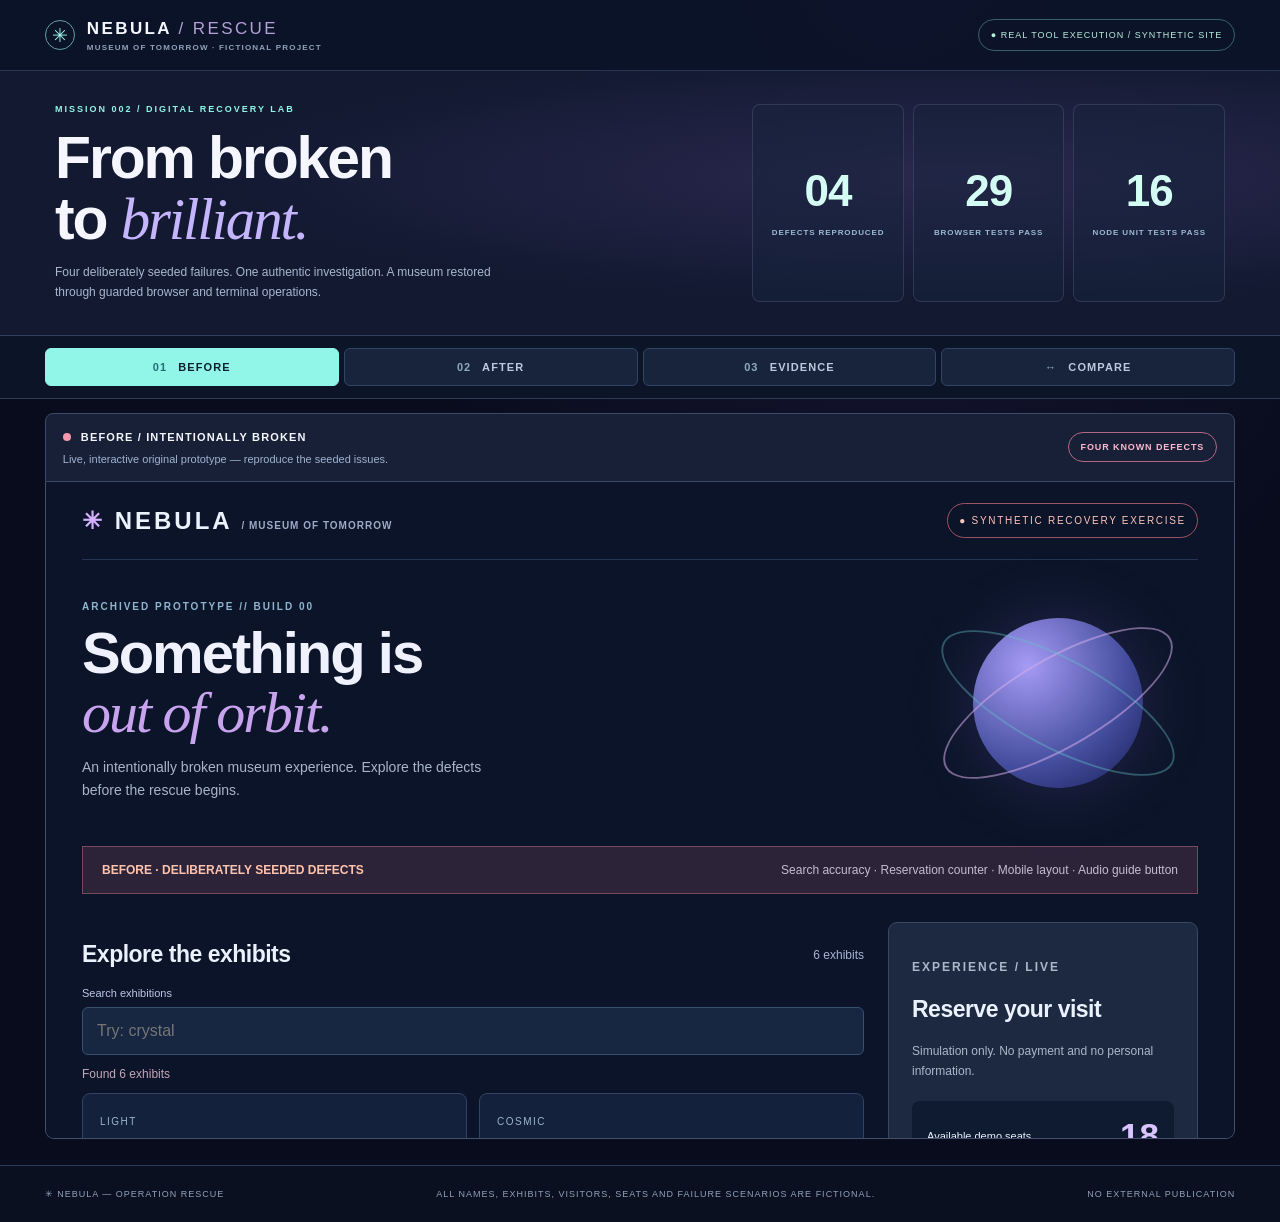
==== index.html @ 65fcb65b "Release reviewed synthetic NEBULA recovery demo" ====
<!doctype html>
<html lang="en">
<head>
<meta charset="utf-8"><meta name="viewport" content="width=device-width,initial-scale=1"><meta name="color-scheme" content="dark">
<meta name="description" content="Actual before and after interaction views of the entirely synthetic NEBULA rescue.">
<meta http-equiv="Content-Security-Policy" content="default-src 'self' data:; script-src 'self'; style-src 'self'; img-src 'self' data:; frame-src 'self'; connect-src 'none'; object-src 'none'; base-uri 'none'">
<link rel="icon" type="image/svg+xml" href="./favicon.svg">
<title>OPERATION NEBULA RESCUE — Before / After / Proof</title>
<link rel="stylesheet" href="./reveal.css">
<script src="./evidence-data.js" defer></script><script src="./reveal.js" defer></script>
</head>
<body>
<a class="skip" href="#experience">Skip to demonstration</a>
<div class="reveal-shell">
<header class="reveal-header"><div class="ident"><span class="ident-mark">✳</span><div><strong>NEBULA <span>/ RESCUE</span></strong><small>MUSEUM OF TOMORROW · FICTIONAL PROJECT</small></div></div><span class="evidence-badge">● REAL TOOL EXECUTION / SYNTHETIC SITE</span></header>
<main id="experience">
<section class="mission-banner"><div><div class="micro">MISSION 002 / DIGITAL RECOVERY LAB</div><h1>From broken<br>to <em>brilliant.</em></h1><p>Four deliberately seeded failures. One authentic investigation. A museum restored through guarded browser and terminal operations.</p></div><div class="mission-stats"><div><strong>04</strong><span>DEFECTS REPRODUCED</span></div><div><strong id="mission-passed">—</strong><span>BROWSER TESTS PASS</span></div><div><strong>16</strong><span>NODE UNIT TESTS PASS</span></div></div></section>
<nav class="stage-tabs" aria-label="Demo stages">
<button class="stage-tab active" type="button" data-stage="before" aria-pressed="true"><span>01</span> BEFORE</button>
<button class="stage-tab" type="button" data-stage="after" aria-pressed="false"><span>02</span> AFTER</button>
<button class="stage-tab" type="button" data-stage="evidence" aria-pressed="false"><span>03</span> EVIDENCE</button>
<button class="stage-tab" type="button" data-stage="compare" aria-pressed="false"><span>↔</span> COMPARE</button>
</nav>
<section class="stage-panel active" id="stage-before" aria-label="Broken synthetic museum">
<div class="stage-info"><div><span class="red-dot"></span><strong>BEFORE / INTENTIONALLY BROKEN</strong><p>Live, interactive original prototype — reproduce the seeded issues.</p></div><span class="stage-pill fail">FOUR KNOWN DEFECTS</span></div>
<iframe class="demo-iframe" title="Interactive broken NEBULA museum prototype" src="./before.html" loading="eager"></iframe>
</section>
<section class="stage-panel" id="stage-after" aria-label="Repaired synthetic museum" hidden>
<div class="stage-info"><div><span class="green-dot"></span><strong>AFTER / FUNCTIONAL EXPERIENCE</strong><p>Original visual redesign with working interactions and no remote services.</p></div><span class="stage-pill success">RESTORED EXPERIENCE</span></div>
<iframe class="demo-iframe" title="Interactive repaired NEBULA museum" src="./museum.html" loading="lazy"></iframe>
</section>
<section class="stage-panel" id="stage-evidence" aria-label="Actual repair evidence" hidden>
<div class="stage-info"><div><span class="green-dot"></span><strong>EVIDENCE / REPRODUCIBLE RESULTS</strong><p>Based on preserved PBT-G browser execution and Node test logs.</p></div><span class="stage-pill success" id="overall-status">LOADING EVIDENCE</span></div>
<div class="proof-content">
<div class="proof-metrics"><div><span>SEEDED DEFECTS</span><strong>4 / 4</strong><small>Reproduced before changes</small></div><div><span>BROWSER ASSERTIONS</span><strong id="browser-result">—</strong><small id="browser-stamp">Guarded browser suite</small></div><div><span>NODE UNIT TESTS</span><strong>16 / 16</strong><small>Native Node.js test runner</small></div></div>
<div class="proof-title"><span>ROOT CAUSE → TARGETED REPAIR</span><span>CONFIRMED BY CODE + BROWSER</span></div>
<div class="defect-list" id="defect-list"></div>
<div class="proof-title"><span>EXECUTED BROWSER ASSERTIONS</span><span id="assertion-total">—</span></div>
<div class="assertion-list" id="assertion-list"></div>
<p class="proof-footnote">Local test assertions are executed code, not screenshots of fabricated output. Live verification is repeatable using “RUN LIVE CHECKS” inside the restored museum. Full WCAG and release privacy review are separate gates.</p>
</div>
</section>
<section class="stage-panel" id="stage-compare" aria-label="Live side by side comparison" hidden>
<div class="stage-info"><div><strong>COMPARE / REAL INTERACTIVE PAGES</strong><p>Left: broken prototype. Right: restored museum. Narrow previews intentionally expose the original mobile-width defect.</p></div><span class="stage-pill">LIVE COMPARISON</span></div>
<div class="compare-grid"><div class="compare-cell"><h2>BEFORE <span>FAILURE STATE</span></h2><iframe title="Before live preview" src="./before.html" loading="lazy"></iframe></div><div class="compare-cell"><h2>AFTER <span>RESTORED STATE</span></h2><iframe title="After live preview" src="./museum.html" loading="lazy"></iframe></div></div>
</section>
</main>
<footer class="reveal-footer"><span>✳ NEBULA — OPERATION RESCUE</span><span>ALL NAMES, EXHIBITS, VISITORS, SEATS AND FAILURE SCENARIOS ARE FICTIONAL.</span><span>NO EXTERNAL PUBLICATION</span></footer>
</div>
</body>
</html>
---- reveal.css ----
:root{color-scheme:dark;font-family:"Segoe UI",Arial,sans-serif;--bg:#080c1c;--fg:#f5f6ff;--muted:#98abc7;--cyan:#91f5e8;--gold:#ecd1a0}
*,*::before,*::after{box-sizing:border-box}
html{scroll-behavior:smooth}body{margin:0;background:radial-gradient(ellipse at 70% -10%,#2c1e5290,transparent 47%),#080c1c;color:var(--fg)}
button,a{font:inherit}button{cursor:pointer}button:focus-visible,a:focus-visible{outline:3px solid var(--cyan);outline-offset:3px}
[hidden]{display:none!important}.skip{position:absolute;top:-110px;padding:10px;background:white;color:black}.skip:focus{top:10px}
.reveal-shell{max-width:1500px;margin:0 auto;min-height:100vh}
.reveal-header{height:71px;display:flex;align-items:center;justify-content:space-between;gap:15px;
 background:#0b1429ee;border-bottom:1px solid #283853;padding:0 clamp(14px,3.5vw,52px)}
.ident{display:flex;align-items:center;gap:12px}
.ident-mark{display:grid;place-items:center;width:30px;height:30px;color:#a1f6ea;border:1px solid #659eaa;border-radius:50%;font-size:19px}
.ident strong{font-size:17px;letter-spacing:2.4px}.ident strong span{color:#b4a1d7;font-weight:450}
.ident small{display:block;margin-top:4px;font-size:8px;color:#90a2ba;letter-spacing:1.2px;font-weight:750}
.evidence-badge{font-size:9px;letter-spacing:1px;color:#b8eddb;border:1px solid #395e6c;padding:10px 12px;border-radius:99px;white-space:nowrap}
.mission-banner{display:grid;grid-template-columns:1.45fr 1fr;align-items:center;gap:12px;padding:33px clamp(16px,4.3vw,66px);
 border-bottom:1px solid #31415d;background:radial-gradient(ellipse at 75% 40%,#493b7275,transparent 55%),#121931}
.micro{color:var(--cyan);font-size:9px;letter-spacing:2px;font-weight:830}
.mission-banner h1{font-size:clamp(38px,4.6vw,64px);letter-spacing:-2.1px;line-height:1.04;margin:13px 0}
.mission-banner h1 em{color:#c5b5ff;font-family:Georgia,serif;font-weight:400}
.mission-banner p{color:#a7b8d0;font-size:12px;line-height:1.6;max-width:460px;margin:0}
.mission-stats{display:grid;grid-template-columns:repeat(3,minmax(0,1fr));gap:9px;align-self:stretch}
.mission-stats>div{display:flex;flex-direction:column;justify-content:center;align-items:center;gap:11px;
 border:1px solid #54617d66;border-radius:8px;background:#18253c89;padding:13px 7px;text-align:center}
.mission-stats strong{font-size:clamp(24px,3.5vw,44px);letter-spacing:-1px;color:#d4fdf3}
.mission-stats span{font-size:8px;letter-spacing:.9px;color:#9cb9d3;line-height:1.5;font-weight:750}
.stage-tabs{display:flex;gap:5px;align-items:stretch;padding:12px clamp(14px,3.5vw,52px);
 background:#0c1528;border-bottom:1px solid #2b3c57;position:sticky;top:0;z-index:20}
.stage-tab{flex:1;background:#18233c;border:1px solid #334564;border-radius:6px;padding:12px;
 color:#bbc9dc;font-size:11px;font-weight:850;letter-spacing:1.1px;white-space:nowrap}
.stage-tab>span{color:#8dabbe;margin-right:7px}
.stage-tab.active{color:#0b2031;background:var(--cyan);border-color:var(--cyan)}
.stage-tab.active>span{color:#246e74}
.stage-tab:hover:not(.active){border-color:#82caca;color:#fff}
.stage-panel{padding:14px clamp(14px,3.5vw,52px) 26px}
.stage-info{min-height:69px;display:flex;align-items:center;justify-content:space-between;gap:18px;
 background:#172037;border:1px solid #3a4a67;padding:13px 17px;border-radius:8px 8px 0 0}
.stage-info strong{font-size:11px;letter-spacing:1.15px;font-weight:870}
.stage-info p{margin:6px 0 0;font-size:11px;color:#a2b3d0;line-height:1.5}
.red-dot,.green-dot{display:inline-block;width:8px;height:8px;border-radius:50%;background:#f398af;margin-right:10px}
.green-dot{background:#7ff5c2}
.stage-pill{border:1px solid #64718c;padding:9px 12px;border-radius:99px;font-size:9px;
 letter-spacing:.9px;font-weight:850;white-space:nowrap;color:#c8d0df}
.stage-pill.fail{border-color:#b36786;color:#ffb8cd}
.stage-pill.success{border-color:#599b84;color:#aef9d7}
.demo-iframe{display:block;width:100%;height:min(73vh,880px);min-height:430px;border:1px solid #43506e;
 border-top:0;border-radius:0 0 9px 9px;background:#11152a}
.compare-grid{display:grid;grid-template-columns:1fr 1fr;gap:10px;background:#0c1325;padding:12px;border:1px solid #344862}
.compare-cell{min-width:0;overflow:hidden;border:1px solid #435472;border-radius:8px;background:#101a31}
.compare-cell h2{font-size:12px;display:flex;justify-content:space-between;gap:8px;align-items:center;
 margin:0;padding:12px;background:#24324b;letter-spacing:1px}
.compare-cell h2 span{font-size:9px;color:#b8cad8;font-weight:450}
.compare-cell iframe{border:0;display:block;width:100%;height:min(65vh,720px);background:#11152a}
.proof-content{background:radial-gradient(ellipse at 15% -5%,#2638567a,transparent 40%),#0b1328;
 border:1px solid #344560;padding:24px;border-top:0;border-radius:0 0 9px 9px}
.proof-metrics{display:grid;grid-template-columns:repeat(3,minmax(0,1fr));gap:10px}
.proof-metrics>div{background:#13273c;border:1px solid #3a5b6e;border-radius:8px;padding:16px;min-width:0}
.proof-metrics span{display:block;color:#aec5db;font-size:9px;letter-spacing:1.4px;font-weight:850}
.proof-metrics strong{display:block;font-size:34px;margin:12px 0 6px;color:#b7fbea}
.proof-metrics small{font-size:10px;color:#a4b7ce}
.proof-title{display:flex;justify-content:space-between;align-items:center;gap:11px;margin:24px 0 10px;
 font-size:10px;letter-spacing:1.15px;font-weight:870;color:#bcd2e3}
.proof-title span:last-child{color:#88a5b6;font-size:9px}
.defect-list{display:grid;grid-template-columns:repeat(2,minmax(0,1fr));gap:10px}
.defect-card{background:#162039;border:1px solid #4e6180;border-radius:8px;padding:17px}
.defect-card .defect-index{font-size:10px;color:#f9b5bd;font-weight:800;letter-spacing:1.4px}
.defect-card h3{font-size:16px;margin:10px 0 8px}
.defect-card p{margin:0 0 11px;color:#b1bfd4;font-size:11px;line-height:1.65}
.defect-card .remedy{font-size:11px;color:#9be8d9;border-top:1px solid #405371;padding-top:11px}
.assertion-list{display:grid;grid-template-columns:repeat(2,minmax(0,1fr));gap:6px}
.assertion{display:flex;align-items:center;gap:7px;padding:9px 11px;border:1px solid #314661;border-radius:6px;
 background:#17223a;font-size:10px;color:#bfd0e1}
.assertion .number{color:#889ab8;font-weight:870}
.assertion .label{flex:1;min-width:0}
.assertion .status{color:#a5f6ce;font-weight:850;font-size:9px}
.assertion.fail .status{color:#ffacbb}
.proof-footnote{font-size:11px;color:#90a6c0;line-height:1.7;margin:23px 0 0}
.reveal-footer{padding:23px clamp(14px,3.5vw,52px);background:#0a1020;border-top:1px solid #273b59;
 display:flex;justify-content:space-between;gap:16px;flex-wrap:wrap;color:#91a2bb;font-size:9px;letter-spacing:1px}
@media(max-width:920px){
 .reveal-header{height:62px;padding:0 14px}
 .evidence-badge{font-size:8px;letter-spacing:.2px}
 .mission-banner{padding:20px 17px;grid-template-columns:1.2fr 1fr}
 .mission-banner h1{font-size:41px;margin:9px 0}
 .mission-banner p{font-size:10px}
 .mission-stats>div{padding:10px 4px;gap:5px}
 .mission-stats strong{font-size:26px}
 .mission-stats span{font-size:7px}
 .stage-tabs{padding:9px 12px}
 .stage-tab{padding:10px 6px;font-size:9px;letter-spacing:.5px}
 .stage-panel{padding:10px 12px 19px}
 .stage-info{padding:12px;gap:6px}
 .stage-info strong{font-size:9px}
 .stage-info p{font-size:10px}
 .stage-pill{font-size:7px;padding:8px;letter-spacing:.3px}
 .proof-content{padding:15px}
 .proof-metrics>div{padding:10px}
 .proof-metrics strong{font-size:27px}
 .proof-metrics span,.proof-title{font-size:8px}
 .defect-card{padding:12px}
 .defect-card h3{font-size:13px}
}
@media(max-width:550px){
 .ident strong{font-size:14px}
 .ident small{font-size:6px}
 .evidence-badge{display:none}
 .mission-banner{grid-template-columns:1fr}
 .mission-banner h1{font-size:41px}
 .mission-stats{min-height:87px}
 .stage-tabs{gap:3px}
 .stage-tab{font-size:8px;padding:9px 3px}
 .stage-tab span{margin-right:3px}
 .stage-info{align-items:start;flex-direction:column}
 .demo-iframe{height:65vh}
 .compare-grid{grid-template-columns:1fr}
 .compare-cell iframe{height:330px}
 .proof-metrics{gap:4px}
 .proof-metrics span{font-size:7px}
 .proof-metrics strong{font-size:23px}
 .proof-metrics small{font-size:8px}
 .defect-list,.assertion-list{grid-template-columns:1fr}
 .proof-title span:last-child{display:none}
}
@media(prefers-reduced-motion:reduce){*,*::before,*::after{transition-duration:.01ms!important;animation-duration:.01ms!important;scroll-behavior:auto!important}}
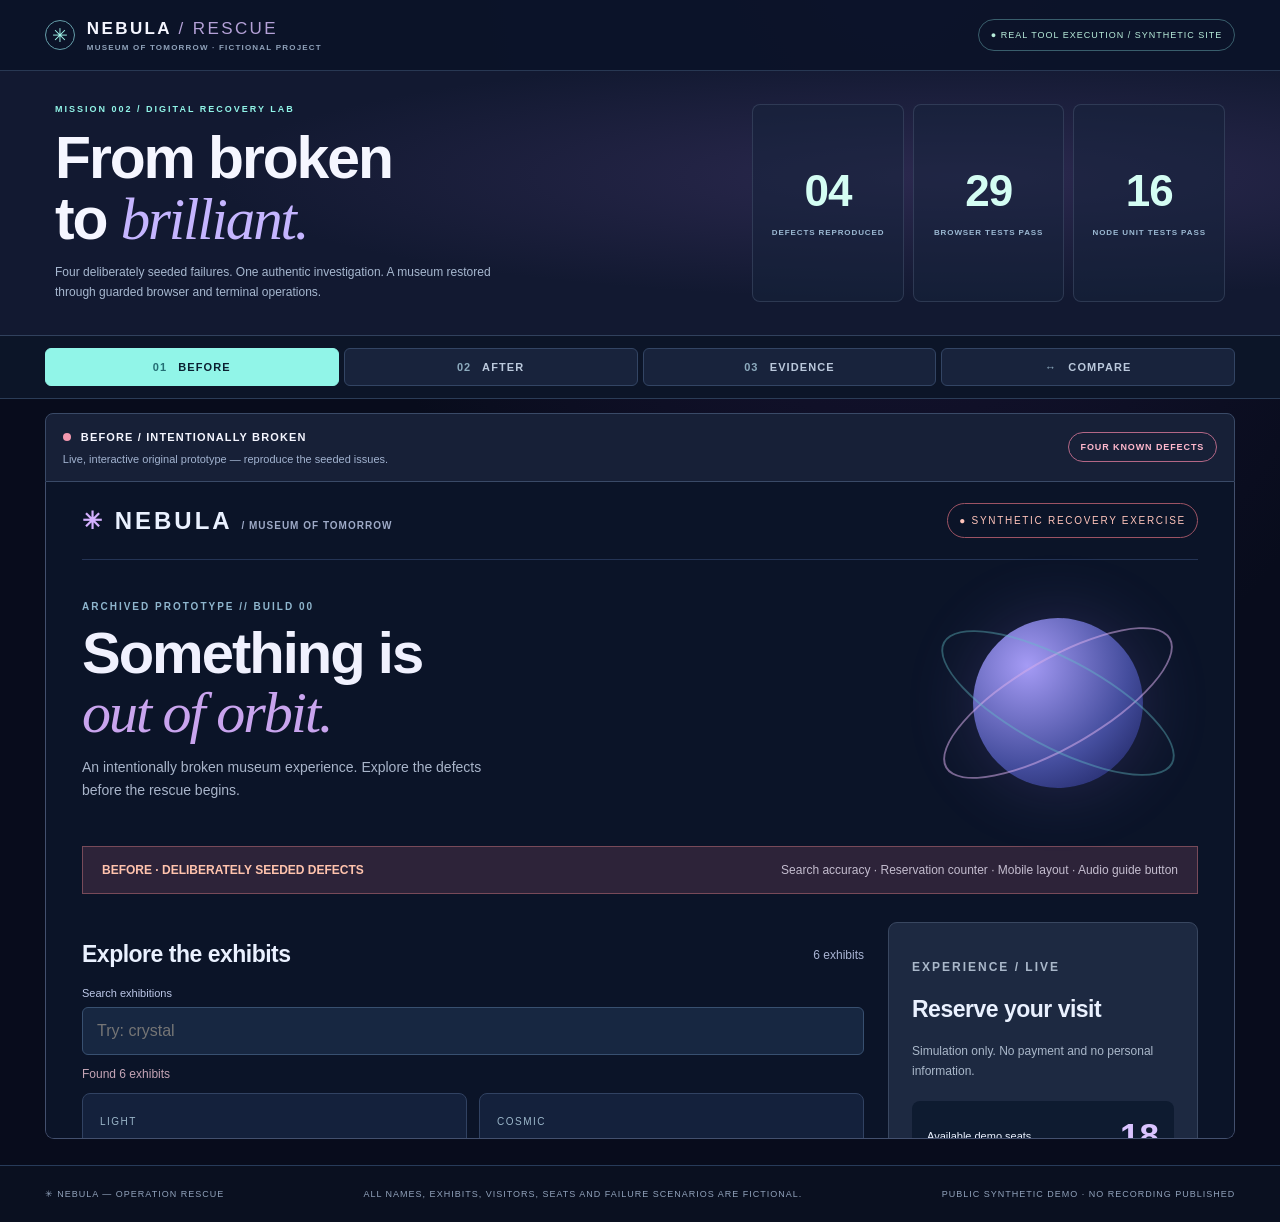
==== commit 5a9ad7b0: "SEO/GEO: public-safe search metadata for index.html" ====
--- a/index.html
+++ b/index.html
@@ -2,10 +2,21 @@
 <html lang="en">
 <head>
 <meta charset="utf-8"><meta name="viewport" content="width=device-width,initial-scale=1"><meta name="color-scheme" content="dark">
-<meta name="description" content="Actual before and after interaction views of the entirely synthetic NEBULA rescue.">
 <meta http-equiv="Content-Security-Policy" content="default-src 'self' data:; script-src 'self'; style-src 'self'; img-src 'self' data:; frame-src 'self'; connect-src 'none'; object-src 'none'; base-uri 'none'">
 <link rel="icon" type="image/svg+xml" href="./favicon.svg">
-<title>OPERATION NEBULA RESCUE — Before / After / Proof</title>
+<title>NEBULA Rescue | MCP Agent Testing & Independent AI QA</title>
+<meta name="description" content="Explore a fictional museum repair with four reproducible defects, 29 browser checks, 16 Node tests, and independent GPT review.">
+<meta name="robots" content="index,follow,max-image-preview:large">
+<link rel="canonical" href="https://senih25.github.io/mcp-agent-testing-nebula-rescue/">
+<meta property="og:type" content="website">
+<meta property="og:title" content="NEBULA Rescue | MCP Agent Testing & Independent AI QA">
+<meta property="og:description" content="Explore a fictional museum repair with four reproducible defects, 29 browser checks, 16 Node tests, and independent GPT review.">
+<meta property="og:url" content="https://senih25.github.io/mcp-agent-testing-nebula-rescue/">
+<meta property="og:site_name" content="OPERATION NEBULA RESCUE">
+<meta name="twitter:card" content="summary">
+<meta name="twitter:title" content="NEBULA Rescue | MCP Agent Testing & Independent AI QA">
+<meta name="twitter:description" content="Explore a fictional museum repair with four reproducible defects, 29 browser checks, 16 Node tests, and independent GPT review.">
+<script type="application/ld+json">{"@context":"https://schema.org","@type":"SoftwareApplication","name":"NEBULA Rescue | MCP Agent Testing & Independent AI QA","description":"Explore a fictional museum repair with four reproducible defects, 29 browser checks, 16 Node tests, and independent GPT review.","url":"https://senih25.github.io/mcp-agent-testing-nebula-rescue/","inLanguage":"en","isAccessibleForFree":true,"about":[{"@type":"Thing","name":"Software testing"},{"@type":"Thing","name":"Model Context Protocol (MCP)"},{"@type":"Thing","name":"AI-assisted quality assurance"}],"isBasedOn":"https://senih25.github.io/mcp-agent-testing-nebula-rescue/","applicationCategory":"DeveloperApplication","operatingSystem":"Web","softwareRequirements":"Modern web browser","additionalProperty":[{"@type":"PropertyValue","name":"Synthetic demonstration","value":"true"},{"@type":"PropertyValue","name":"Previously recorded browser assertions","value":"29 passed"},{"@type":"PropertyValue","name":"Previously recorded unit tests","value":"16 passed"}]}</script>
 <link rel="stylesheet" href="./reveal.css">
 <script src="./evidence-data.js" defer></script><script src="./reveal.js" defer></script>
 </head>
@@ -45,7 +56,7 @@
 <div class="compare-grid"><div class="compare-cell"><h2>BEFORE <span>FAILURE STATE</span></h2><iframe title="Before live preview" src="./before.html" loading="lazy"></iframe></div><div class="compare-cell"><h2>AFTER <span>RESTORED STATE</span></h2><iframe title="After live preview" src="./museum.html" loading="lazy"></iframe></div></div>
 </section>
 </main>
-<footer class="reveal-footer"><span>✳ NEBULA — OPERATION RESCUE</span><span>ALL NAMES, EXHIBITS, VISITORS, SEATS AND FAILURE SCENARIOS ARE FICTIONAL.</span><span>NO EXTERNAL PUBLICATION</span></footer>
+<footer class="reveal-footer"><span>✳ NEBULA — OPERATION RESCUE</span><span>ALL NAMES, EXHIBITS, VISITORS, SEATS AND FAILURE SCENARIOS ARE FICTIONAL.</span><span>PUBLIC SYNTHETIC DEMO · NO RECORDING PUBLISHED</span></footer>
 </div>
 </body>
 </html>
